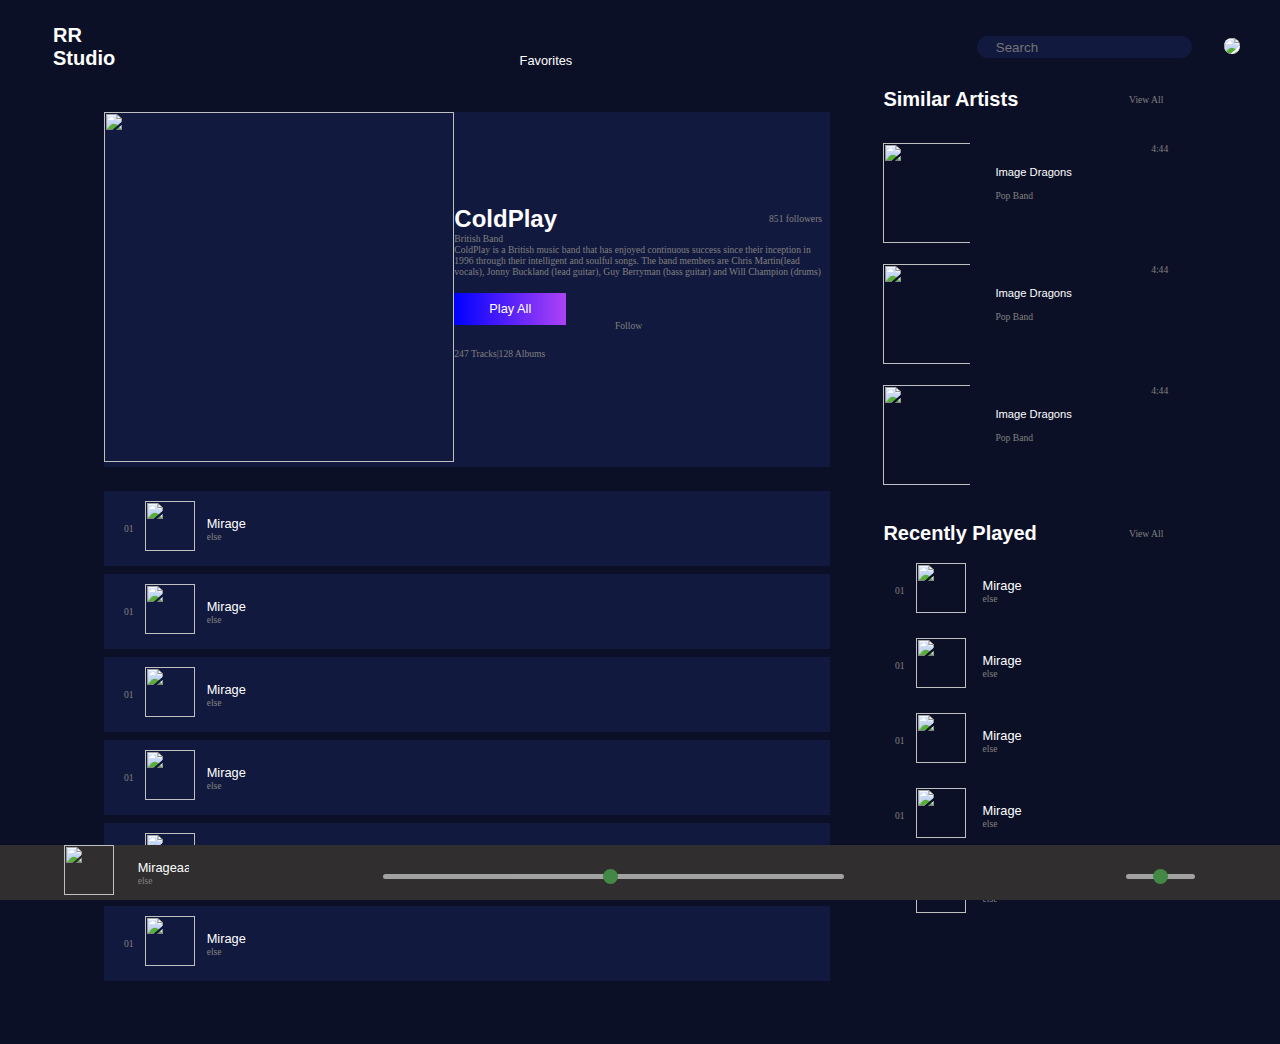
==== html/queue.html @ 833c2f4b "add second page except box shadow" ====
<!DOCTYPE html>
<html>

<head>
<title>Music Player</title>
<link rel="stylesheet" href="../style-sheets/style.css" />
<link rel="stylesheet"
	href="https://use.fontawesome.com/releases/v5.5.0/css/all.css"
	integrity="sha384-B4dIYHKNBt8Bc12p+WXckhzcICo0wtJAoU8YZTY5qE0Id1GSseTk6S+L3BlXeVIU"
	crossorigin="anonymous">
<meta name="viewport" content="width=device-width, initial-scale=1">
</head>

<body>
	<!-- Navigation Bar -->
	<nav>
		<div class="inner-nav flex-center-center">
			<!-- Navigation Left -->
			<div class="flex-center">

				<!-- Logo and Title -->
				<div class="logo-title">

					<!-- Logo -->
					<div class="left-margin-half align">
						<i class="fab fa-soundcloud logo-size"></i>
					</div>

					<!-- Title -->
					<div class="section-title main-title align">
						RR <br /> Studio
					</div>
				</div>
			</div>

			<!-- Navigation Center -->
			<div class="center-align">
				<div class="align name-font">Favorites</div>
			</div>

			<!-- Navigation Right -->
			<div class="flex-center-center right-align">

				<!-- Search Box -->
				<div class="search-box flex-center-center">
					<i class="fas fa-search"></i> <input type="text"
						placeholder="Search" /> <i class="fas fa-microphone"></i>
				</div>

				<!-- Notification-icon -->
				<div class="bell-icon align middle-align">
					<i class="fas fa-bell"></i>
				</div>

				<!-- Profile -->
				<div class="profile left-margin-half align">
					<img src="https://via.placeholder.com/70">
				</div>
			</div>
		</div>
	</nav>

	<!-- Main-Content -->
	<div class="main-content">

		<!-- Left Content-->
		<main class="main-alignment main-left">
			<div class="section">
				<div class="current-song flex-center-center">
					<div class="current-song-image">
						<img src="https://i.imgur.com/4GfUZEj.jpg">
					</div>
					<div class="current-song-details">
						<div class="flex-center-center">
							<div class="band-title">ColdPlay</div>
							<div class="time-font right-margin-half">851 followers</div>
						</div>
						<div class="time-font">British Band</div>
						<div class="time-font">ColdPlay is a British music band that
							has enjoyed continuous success since their inception in 1996
							through their intelligent and soulful songs. The band members are
							Chris Martin(lead vocals), Jonny Buckland (lead guitar), Guy
							Berryman (bass guitar) and Will Champion (drums)</div>
						<div></div>
						<div class="flex-center-center button-follow">
							<div>
								<button class="play-button name-font" type="submit">Play
									All</button>
								<div>
									<br>
								</div>
								<div class="time-font">247 Tracks|128 Albums</div>
							</div>
							<div class="time-font">Follow</div>
						</div>
					</div>
				</div>
			</div>
			<div class="song-section">
				<div class="current-song">
					<div class="queue">
						<div class="queue-song inner-section margin-half">
							<div class="align song-image">
								<table>
									<tr>
										<td class="time-font">01</td>
										<td><img src="https://i.imgur.com/4GfUZEj.jpg"></td>
										<td><div class="name-font">
												Mirage
												<div class="time-font">else</div>
											</div></td>
									</tr>
								</table>
							</div>
							<div class="align song-name middle-flex fav-plus">
								<div>
									<i class="far fa-heart"></i>
								</div>
								<div>
									<i class="fas fa-plus"></i>
								</div>
							</div>
						</div>
					</div>
				</div>
			</div>
			<div class="song-section">
				<div class="current-song">
					<div class="queue">
						<div class="queue-song inner-section margin-half">
							<div class="align song-image">
								<table>
									<tr>
										<td class="time-font">01</td>
										<td><img src="https://i.imgur.com/4GfUZEj.jpg"></td>
										<td><div class="name-font">
												Mirage
												<div class="time-font">else</div>
											</div></td>
									</tr>
								</table>
							</div>
							<div class="align song-name middle-flex fav-plus">
								<div>
									<i class="far fa-heart"></i>
								</div>
								<div>
									<i class="fas fa-plus"></i>
								</div>
							</div>
						</div>
					</div>
				</div>
			</div>
			<div class="song-section">
				<div class="current-song">
					<div class="queue">
						<div class="queue-song inner-section margin-half">
							<div class="align song-image">
								<table>
									<tr>
										<td class="time-font">01</td>
										<td><img src="https://i.imgur.com/4GfUZEj.jpg"></td>
										<td><div class="name-font">
												Mirage
												<div class="time-font">else</div>
											</div></td>
									</tr>
								</table>
							</div>
							<div class="align song-name middle-flex fav-plus">
								<div>
									<i class="far fa-heart"></i>
								</div>
								<div>
									<i class="fas fa-plus"></i>
								</div>
							</div>
						</div>
					</div>
				</div>
			</div>
			<div class="song-section">
				<div class="current-song">
					<div class="queue">
						<div class="queue-song inner-section margin-half">
							<div class="align song-image">
								<table>
									<tr>
										<td class="time-font">01</td>
										<td><img src="https://i.imgur.com/4GfUZEj.jpg"></td>
										<td><div class="name-font">
												Mirage
												<div class="time-font">else</div>
											</div></td>
									</tr>
								</table>
							</div>
							<div class="align song-name middle-flex fav-plus">
								<div>
									<i class="far fa-heart"></i>
								</div>
								<div>
									<i class="fas fa-plus"></i>
								</div>
							</div>
						</div>
					</div>
				</div>
			</div>
			<div class="song-section">
				<div class="current-song">
					<div class="queue">
						<div class="queue-song inner-section margin-half">
							<div class="align song-image">
								<table>
									<tr>
										<td class="time-font">01</td>
										<td><img src="https://i.imgur.com/4GfUZEj.jpg"></td>
										<td><div class="name-font">
												Mirage
												<div class="time-font">else</div>
											</div></td>
									</tr>
								</table>
							</div>
							<div class="align song-name middle-flex fav-plus">
								<div>
									<i class="far fa-heart"></i>
								</div>
								<div>
									<i class="fas fa-plus"></i>
								</div>
							</div>
						</div>
					</div>
				</div>
			</div>
			<div class="song-section">
				<div class="current-song">
					<div class="queue">
						<div class="queue-song inner-section margin-half">
							<div class="align song-image">
								<table>
									<tr>
										<td class="time-font">01</td>
										<td><img src="https://i.imgur.com/4GfUZEj.jpg"></td>
										<td><div class="name-font">
												Mirage
												<div class="time-font">else</div>
											</div></td>
									</tr>
								</table>
							</div>
							<div class="align song-name middle-flex fav-plus">
								<div>
									<i class="far fa-heart"></i>
								</div>
								<div>
									<i class="fas fa-plus"></i>
								</div>
							</div>
						</div>
					</div>
				</div>
			</div>
		</main>

		<!-- Right Content -->
		<aside class="main-alignment main-right">
			<div class="similar-artists">
				<div class="middle-flex">
					<div class="section-title">Similar Artists</div>
					<div class="time-font">View All</div>
				</div>
				<div class="queue">
					<div class="release-card similar-card similar-song">
						<div class="card-image">
							<img src="https://i.imgur.com/4GfUZEj.jpg">
						</div>
						<div class="card-details">
							<div>
								<div>
									<br>
								</div>
								<div class="song-name-font">
									Image Dragons<br> <br>
								</div>
								<div class="table-left time-font">Pop Band</div>
							</div>
							<div>
								<div class="time-font" style="text-align: right;">
									<i class="fas fa-ellipsis-h"></i>
								</div>
								<div class="time-font">4:44</div>
							</div>
						</div>
					</div>
					<div class="release-card similar-card similar-song">
						<div class="card-image">
							<img src="https://i.imgur.com/4GfUZEj.jpg">
						</div>
						<div class="card-details">
							<div>
								<div>
									<br>
								</div>
								<div class="song-name-font">
									Image Dragons<br> <br>
								</div>
								<div class="table-left time-font">Pop Band</div>
							</div>
							<div>
								<div class="time-font" style="text-align: right;">
									<i class="fas fa-ellipsis-h"></i>
								</div>
								<div class="time-font">4:44</div>
							</div>
						</div>
					</div>
					<div class="release-card similar-card similar-song">
						<div class="card-image">
							<img src="https://i.imgur.com/4GfUZEj.jpg">
						</div>
						<div class="card-details">
							<div>
								<div>
									<br>
								</div>
								<div class="song-name-font">
									Image Dragons<br> <br>
								</div>
								<div class="table-left time-font">Pop Band</div>
							</div>
							<div>
								<div class="time-font" style="text-align: right;">
									<i class="fas fa-ellipsis-h"></i>
								</div>
								<div class="time-font">4:44</div>
							</div>
						</div>
					</div>
				</div>
			</div>
			<div class="queue">
				<div class="middle-flex">
					<div class="section-title">Recently Played</div>
					<div class="time-font">View All</div>
				</div>
				<div class="queue-song inner-section margin-half">
					<div class="align song-image">
						<table>
							<tr>
								<td class="time-font">01</td>
								<td><img src="https://i.imgur.com/4GfUZEj.jpg"></td>
							</tr>
						</table>
					</div>
					<div class="align song-name middle-flex">
						<div class="name-font">
							Mirage
							<div class="time-font">else</div>
						</div>
						<div>
							<i class="far fa-heart"></i>
						</div>
					</div>
				</div>
				<div class="queue-song inner-section margin-half">
					<div class="align song-image">
						<table>
							<tr>
								<td class="time-font">01</td>
								<td><img src="https://i.imgur.com/4GfUZEj.jpg"></td>
							</tr>
						</table>
					</div>
					<div class="align song-name middle-flex">
						<div class="name-font">
							Mirage
							<div class="time-font">else</div>
						</div>
						<div>
							<i class="far fa-heart"></i>
						</div>
					</div>
				</div>
				<div class="queue-song inner-section margin-half">
					<div class="align song-image">
						<table>
							<tr>
								<td class="time-font">01</td>
								<td><img src="https://i.imgur.com/4GfUZEj.jpg"></td>
							</tr>
						</table>
					</div>
					<div class="align song-name middle-flex">
						<div class="name-font">
							Mirage
							<div class="time-font">else</div>
						</div>
						<div>
							<i class="far fa-heart"></i>
						</div>
					</div>
				</div>
				<div class="queue-song inner-section margin-half">
					<div class="align song-image">
						<table>
							<tr>
								<td class="time-font">01</td>
								<td><img src="https://i.imgur.com/4GfUZEj.jpg"></td>
							</tr>
						</table>
					</div>
					<div class="align song-name middle-flex">
						<div class="name-font">
							Mirage
							<div class="time-font">else</div>
						</div>
						<div>
							<i class="far fa-heart"></i>
						</div>
					</div>
				</div>
				<div class="queue-song inner-section margin-half">
					<div class="align song-image">
						<table>
							<tr>
								<td class="time-font">01</td>
								<td><img src="https://i.imgur.com/4GfUZEj.jpg"></td>
							</tr>
						</table>
					</div>
					<div class="align song-name middle-flex">
						<div class="name-font">
							Mirage
							<div class="time-font">else</div>
						</div>
						<div>
							<i class="far fa-heart"></i>
						</div>
					</div>
				</div>
			</div>
		</aside>
	</div>
	<footer style="height: 10%;">
		<div></div>
	</footer>
	<div class="controller">
		<div class="inner-width inner-section">
			<div class="side-left">
				<div class="image">
					<img src="https://i.imgur.com/4GfUZEj.jpg">
				</div>
				<div class="name-font controller-song">
					Mirageaa
					<div class="time-font">else</div>
				</div>
				<div>
					<i class="far fa-heart"></i>
				</div>
				<div>
					<i class="fas fa-ban"></i>
				</div>
			</div>
			<div class="middle">
				<div class="middle-icons inner-middle">
					<div class="queue-icon">
						<i class="fas fa-volume-up"></i>
					</div>
					<i class="fas fa-random"></i> <i class="fas fa-step-backward"></i>
					<i class="play far fa-pause-circle"></i> <i
						class="fas fa-step-forward"></i> <i class="fas fa-redo"></i>
					<div class="queue-icon">
						<i class="fas fa-stream"></i>
					</div>

				</div>
				<div class="slidecontainer">
					<input type="range" min="1" max="100" value="50" class="slider">
				</div>
			</div>
			<div class="side-right inner-middle">
				<div class="sound-icons inner-middle">
					<i class="fas fa-stream"></i> <i class="fas fa-laptop"></i><i
						class="fas fa-volume-up"></i>
				</div>
				<div class="slidecontainer sound-controller">
					<input type="range" min="1" max="100" value="50" class="slider">
				</div>
				<div>
					<i class="fas fa-window-maximize"></i>
				</div>
			</div>
		</div>
	</div>
</body>

</html>
---- style-sheets/style.css ----
body {
	margin: 0px;
	min-width: 400px;
	overflow: auto;
	color: white;
	font-size: 20px;
	background-color: #0C1027;
	position: relative;
	z-index: -1;
	background-color: #0C1027;
}

/*common*/
.app-name {
	font-size: 1.2rem;
}

.name-font {
	font-family: Arial;
	font-size: 0.8rem;
	font-weight: normal;
}

.song-name-font {
	font-family: Arial;
	font-size: 0.7rem;
	font-weight: normal;
}

.date-font {
	font-family: Lucida Sans Unicode;
	color: grey;
	font-size: 0.8rem;
}

.song-date-font {
	font-family: Lucida Sans Unicode;
	color: grey;
	font-size: 0.5rem;
}

.time-font {
	font-family: Lucida Sans Unicode;
	color: grey;
	font-size: 0.6rem;
}

.main-alignment {
	display: inline-block;
	vertical-align: top;
}

.align {
	display: inline-block;
	vertical-align: middle;
}

.align-vertical {
	display: inline-block;
	vertical-align: top;
}

.left-margin-half {
	margin-left: 0.5rem;
}

.left-margin-full {
	margin-left: 1rem;
}

.right-margin-half {
	margin-right: 0.5rem;
}

.right-margin-full {
	margin-right: 1rem;
}

.margin-half {
	margin: 0.5rem;
}

.margin-full {
	margin: 1rem;
}

.section {
	width: 100%;
	margin: 2rem 0rem;
}

.song-section {
	width: 100%;
	margin: -0.5rem 0rem;
}

.inner-section {
	width: 100%;
	display: flex;
	flex-direction: row;
	justify-content: space-between;
	overflow: auto;
}

.inner-section::-webkit-scrollbar {
	display: none;
}

.flex-center-center {
	display: flex;
	flex-direction: row;
	align-items: center;
	justify-content: space-between;
}

.section-title {
	font-family: Arial;
	font-weight: bolder;
	margin: 0.5rem;
}

.band-title {
	font-family: Arial;
	font-weight: bolder;
	font-size: 1.5rem;
}

.relative {
	position: relative;
}

/*navigation bar*/
nav {
	height: 5rem;
	background-color: #0C1027;
	margin: 0px;
	color: white;
}

.inner-nav {
	padding-top: 1rem;
	margin: auto;
	width: 95%;
	margin: auto;
}

.logo-size {
	color: lightblue;
	font-size: 4rem;
}

.search-box {
	background: #12193E;
	right: 0px;
	border-radius: 1rem;
}

.search-box i {
	padding: 0.5rem;
	font-size: 0.7rem;
}

.search-box input {
	background: #12193E;
	border: 0px;
	padding: 0.2rem;
}

.right-align div {
	margin: 0rem 0.5rem;
}

.center-align {
	margin: 1.5rem 1.5rem 0rem;
}

.profile img {
	background: white;
	border-radius: 50%;
}

/*main-content*/
.main-content {
	width: 90%;
	background-color: #0C1027;
	margin: auto;
}

/* LeftContent*/

/*favourites*/
.main-left {
	width: 70%;
	background-color: #0C1027;
}

.back-image {
	width: 500px;
	height: 200px;
}

.center-image {
	width: 500px;
	height: 300px;
}

.favourites {
	width: 100%;
	padding: 1rem 0rem;
	text-align: center;
}

.center {
	width: 75%;
	opacity: 1;
	z-index: 1;
	box-shadow: 0px 11px 8px -10px #CCC, 0px -11px 8px -10px #0C1027;
}

.left {
	width: 30%;
	z-index: 0;
	margin-right: -20%;
}

.right {
	width: 30%;
	z-index: 0;
	margin-left: -20%;
}

/*Latest Releases*/
.release-card {
	min-width: 45%;
	width: 45%;
	margin: 0.5rem;
	display: flex;
	flex-direction: row;
	justify-content: space-between;
}

.card-details {
	margin: 0rem 0.2rem;
	width: 70%;
	display: flex;
	flex-direction: row;
	justify-content: space-between;
}

.card-image {
	width: 30%;
	max-width: 100%;
}

.card-image img {
	height: 100px;
	width: 100px;
	max-width: 100%;
}

/*Popular artisits*/
.artist img {
	border-radius: 50%;
	height: 125px;
	width: 125px;
}

.artist {
	margin: 0.5rem;
	text-align: center;
}

/*stations*/
.stations-section {
	background: #12193E;
}

.center-flex {
	margin: 1rem;
	display: flex;
	flex-direction: row;
	align-items: center;
	justify-content: center;
	display: flex;
}

.picture img {
	height: 125px;
	width: 125px;
}

.station-list {
	align-items: center;
}

.station img {
	border-radius: 50%;
	height: 100px;
	width: 100px;
}

.station {
	margin: 0.5rem;
	position: relative;
	text-align: center;
}

.center-text {
	position: absolute;
	top: 50%;
	left: 50%;
	transform: translate(-50%, -50%);
}

/*mood list*/
.mood {
	margin: 0.5rem;
	position: relative;
	text-align: center;
	position: relative;
}

.mood img {
	height: 200px;
	width: 300px;
}

/*Right Content*/
.main-right {
	width: 25%;
}

.queue-song {
	width: 90%;
}

.middle-flex {
	display: flex;
	flex-direction: row;
	justify-content: space-between;
	align-items: center;
}

.queue {
	margin: 1rem 0rem;
	display: flex;
	flex-direction: column;
	display: flex;
}

.song-image table td {
	padding: 0rem 0.3rem;
}

.song-image {
	margin: 0rem 0.3rem;
}

.song-image img {
	height: 50px;
	width: 50px;
}

.song-name {
	width: 10rem;
}

.dropbtn {
	background-color: #0C1027;
	color: green;
	font-size: 16px;
	border: none;
	cursor: pointer;
	color: green;
}

.dropdown {
	position: relative;
	display: inline-block;
}

.dropdown-content {
	display: none;
	position: absolute;
	background-color: #f9f9f9;
	min-width: 160px;
	box-shadow: 0px 8px 16px 0px rgba(0, 0, 0, 0.2);
	z-index: 1;
}

.dropdown-content a {
	color: black;
	padding: 12px 16px;
	text-decoration: none;
	display: block;
}

.dropdown-content a:hover {
	background-color: #f1f1f1
}

.dropdown:hover .dropdown-content {
	display: block;
}

.controller {
	height: 12.5%;
	position: sticky;
	left: 0;
	bottom: 0;
	width: 100%;
	background-color: #302e2e;
	color: white;
	z-index: 2;
}

.slidecontainer {
	width: 100%;
}

.slider {
	-webkit-appearance: none;
	width: 100%;
	height: 5px;
	border-radius: 5px;
	background: #d3d3d3;
	outline: none;
	opacity: 0.7;
}

.slider::-webkit-slider-thumb {
	-webkit-appearance: none;
	appearance: none;
	width: 15px;
	height: 15px;
	border-radius: 50%;
	background: #4CAF50;
	cursor: pointer;
}

.inner-width {
	width: 90%;
	margin: auto;
}

.middle {
	width: 40%;
	margin: 1rem 0rem;
}

.inner-middle {
	display: flex;
	flex-direction: row;
	align-items: center;
	justify-content: center;
}

.side-left {
	width: 15%;
	display: flex;
	flex-direction: row;
	align-items: center;
	justify-content: space-between;
}

.side-right {
	width: 20%;
	margin: 1rem 0rem;
}

.sound-icons {
	width: 50%;
}

.sound-icons i {
	margin: 0rem 0.5rem;
}

.sound-controller {
	width: 30%;
	margin: auto;
}

.side-left div img {
	width: 50px;
	height: 50px;
}

.middle-icons {
	width: 50%;
	margin: auto;
}

.middle-icons i {
	margin: 0rem 1rem;
}

.play {
	font-size: 2rem;
}

.controller-song {
	width: 30%;
	overflow: auto;
}

.controller-song::-webkit-scrollbar {
	display: none;
}

.queue-icon {
	display: none;
}

similar-card {
	width: 100%;
}

.similar-card .card-details {
	width: 60%;
}

.similar-song{
	width: 100%;
}

/*current-song-details*/
.current-song-image img {
	height: 350px;
	width: 350px;
}

.current-song {
	width: 90%;
	margin: auto;
	background: #12193E;
}

.current-song-details {
	width: 55%;
}

.play-button {
	background-image: linear-gradient(to right, blue, #ad42f5);
	border: none;
}

.button-follow {
	width: 50%;
	margin: 1rem 0rem;
}

.button-follow button {
	width: 7rem;
	height: 2rem;
	color: white;
}

.fav-plus {
	width: 10%;
}

/*responsive*/
@media only screen and (max-width: 1100px) {
	body {
		font-size: 15px;
	}
	.center-align {
		display: none;
	}
	.logo-size {
		font-size: 3rem;
	}
	.app-name {
		display: none;
	}
	.profile {
		display: none;
	}
	.main-left {
		width: 100%;
	}
	.main-right {
		display: none;
	}
	.side-left {
		width: 25%;
	}
	.side-right {
		width: 25%;
	}
	.current-song-image img {
		height: 250px;
		width: 250px;
	}
}

@media only screen and (max-width: 750px) {
	body {
		font-size: 15px;
	}
	.center-align {
		display: none;
	}
	.logo-size {
		font-size: 3rem;
	}
	.main-title {
		display: none;
	}
	.app-name {
		display: none;
	}
	.profile {
		display: none;
	}
	.main-left {
		width: 100%;
	}
	.main-right {
		display: none;
	}
	.side-left {
		display: none;
	}
	.side-right {
		display: none;
	}
	.middle {
		width: 100%;
		margin: 0.2rem 0rem;
	}
	.queue-icon {
		display: inline;
	}
	.release-card img {
		height: 75px;
	}
	.current-song-details {
		width: 100%;
	}
	.date-font {
		display: none;
	}
	.mood img {
		height: 100px;
		width: 150px;
	}
	.current-song-image img {
		height: 150px;
		width: 100%;
	}
	.current-song {
		flex-wrap: wrap;
	}
	.button-follow {
		width: 95%;
		margin: 1rem 0.5rem;
	}
	.fav-plus {
		width: 20%;
	}
}
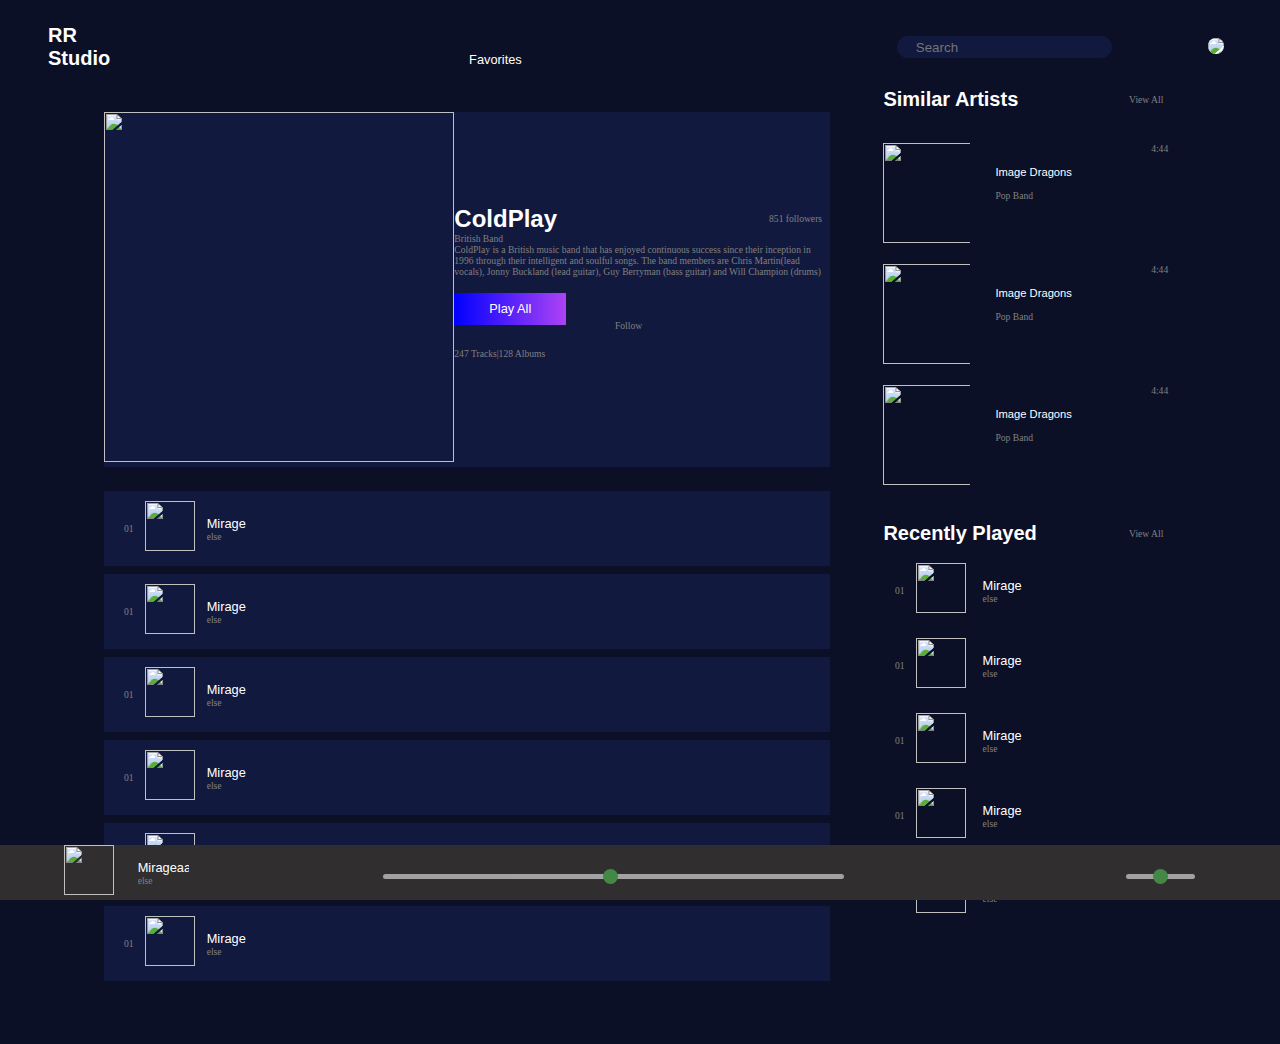
==== commit 6c64721d: "some changes" ====
--- a/html/queue.html
+++ b/html/queue.html
@@ -14,32 +14,28 @@
 <body>
 	<!-- Navigation Bar -->
 	<nav>
-		<div class="inner-nav flex-center-center">
+		<div class="inner-nav flex-row flex-align-center flex-justify-space">
 			<!-- Navigation Left -->
-			<div class="flex-center">
-
-				<!-- Logo and Title -->
-				<div class="logo-title">
-
-					<!-- Logo -->
-					<div class="left-margin-half align">
-						<i class="fab fa-soundcloud logo-size"></i>
-					</div>
-
-					<!-- Title -->
-					<div class="section-title main-title align">
-						RR <br /> Studio
-					</div>
+			<div class="flex-row flex-align-center flex-jusitfy-space">
+				<!-- Logo -->
+				<div class="left-margin-half">
+					<i class="fab fa-soundcloud logo-size"></i>
+				</div>
+
+				<!-- Title -->
+				<div class="section-title main-title">
+					RR <br /> Studio
 				</div>
 			</div>
 
 			<!-- Navigation Center -->
 			<div class="center-align">
-				<div class="align name-font">Favorites</div>
+				<div class="name-font">Favorites</div>
 			</div>
 
 			<!-- Navigation Right -->
-			<div class="flex-center-center right-align">
+			<div
+				class="flex-row flex-align-center flex-justify-space right-align">
 
 				<!-- Search Box -->
 				<div class="search-box flex-center-center">
--- a/style-sheets/style.css
+++ b/style-sheets/style.css
@@ -11,6 +11,8 @@
 }
 
 /*common*/
+
+/*font-sizes and names*/
 .app-name {
 	font-size: 1.2rem;
 }
@@ -45,80 +47,89 @@
 	font-size: 0.6rem;
 }
 
-.main-alignment {
-	display: inline-block;
-	vertical-align: top;
-}
-
-.align {
-	display: inline-block;
-	vertical-align: middle;
-}
-
-.align-vertical {
-	display: inline-block;
-	vertical-align: top;
-}
-
-.left-margin-half {
-	margin-left: 0.5rem;
-}
-
-.left-margin-full {
-	margin-left: 1rem;
-}
-
-.right-margin-half {
-	margin-right: 0.5rem;
-}
-
-.right-margin-full {
-	margin-right: 1rem;
-}
-
-.margin-half {
-	margin: 0.5rem;
-}
-
-.margin-full {
-	margin: 1rem;
-}
-
-.section {
-	width: 100%;
-	margin: 2rem 0rem;
-}
-
-.song-section {
-	width: 100%;
-	margin: -0.5rem 0rem;
-}
-
-.inner-section {
-	width: 100%;
-	display: flex;
-	flex-direction: row;
-	justify-content: space-between;
-	overflow: auto;
-}
-
-.inner-section::-webkit-scrollbar {
-	display: none;
-}
-
-.flex-center-center {
-	display: flex;
-	flex-direction: row;
-	align-items: center;
-	justify-content: space-between;
-}
-
 .section-title {
 	font-family: Arial;
 	font-weight: bolder;
 	margin: 0.5rem;
 }
 
+/*alignments*/
+
+.main-alignment {
+	display: inline-block;
+	vertical-align: top;
+}
+
+.align {
+	display: inline-block;
+	vertical-align: middle;
+}
+
+.align-vertical {
+	display: inline-block;
+	vertical-align: top;
+}
+
+/*margins*/
+.left-margin-half {
+	margin-left: 0.5rem;
+}
+
+.left-margin-full {
+	margin-left: 1rem;
+}
+
+.right-margin-half {
+	margin-right: 0.5rem;
+}
+
+.right-margin-full {
+	margin-right: 1rem;
+}
+
+.margin-half {
+	margin: 0.5rem;
+}
+
+.margin-full {
+	margin: 1rem;
+}
+
+.section {
+	width: 100%;
+	margin: 2rem 0rem;
+}
+
+.song-section {
+	width: 100%;
+	margin: -0.5rem 0rem;
+}
+
+.inner-section {
+	width: 100%;
+	display: flex;
+	flex-direction: row;
+	justify-content: space-between;
+	overflow: auto;
+}
+
+.flex-row-space{
+	display: flex;
+	flex-direction: row;
+	justify-content: space-between;
+}
+
+.inner-section::-webkit-scrollbar {
+	display: none;
+}
+
+.flex-center-center {
+	display: flex;
+	flex-direction: row;
+	align-items: center;
+	justify-content: space-between;
+}
+
 .band-title {
 	font-family: Arial;
 	font-weight: bolder;
@@ -128,6 +139,30 @@
 .relative {
 	position: relative;
 }
+
+/*flex*/
+.flex-row{
+	display: flex;
+	flex-direction: row;
+}
+
+.flex-col{
+	display: flex;
+	flex-direction: column;
+}
+
+.flex-align-center{
+	align-items: center;
+}
+
+.flex-justify-space{
+	justify-content: space-between;
+}
+
+.flex-justify-center{
+	justify-content: center;
+}
+
 
 /*navigation bar*/
 nav {
@@ -167,7 +202,7 @@
 }
 
 .right-align div {
-	margin: 0rem 0.5rem;
+	margin: 0rem 1.5rem;
 }
 
 .center-align {
@@ -281,7 +316,6 @@
 	flex-direction: row;
 	align-items: center;
 	justify-content: center;
-	display: flex;
 }
 
 .picture img {
@@ -605,9 +639,11 @@
 	.logo-size {
 		font-size: 3rem;
 	}
+	
 	.main-title {
 		display: none;
 	}
+	
 	.app-name {
 		display: none;
 	}
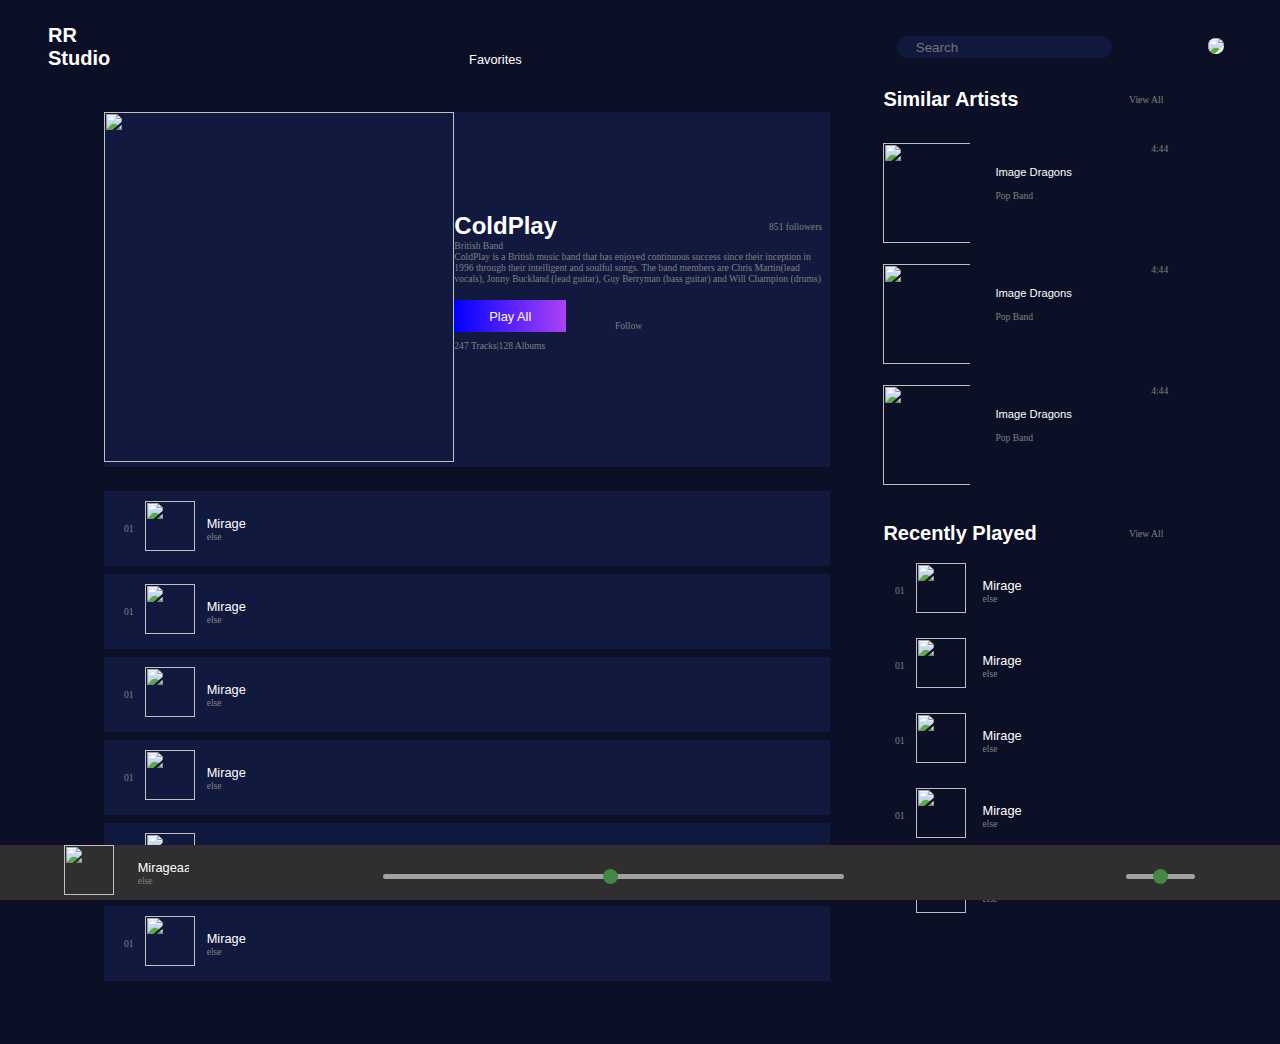
==== commit 3bde6511: "some changes" ====
--- a/html/queue.html
+++ b/html/queue.html
@@ -82,10 +82,8 @@
 							<div>
 								<button class="play-button name-font" type="submit">Play
 									All</button>
-								<div>
-									<br>
-								</div>
-								<div class="time-font">247 Tracks|128 Albums</div>
+								<div></div>
+								<div class="time-font" style="margin-top: 0.5rem;">247 Tracks|128 Albums</div>
 							</div>
 							<div class="time-font">Follow</div>
 						</div>
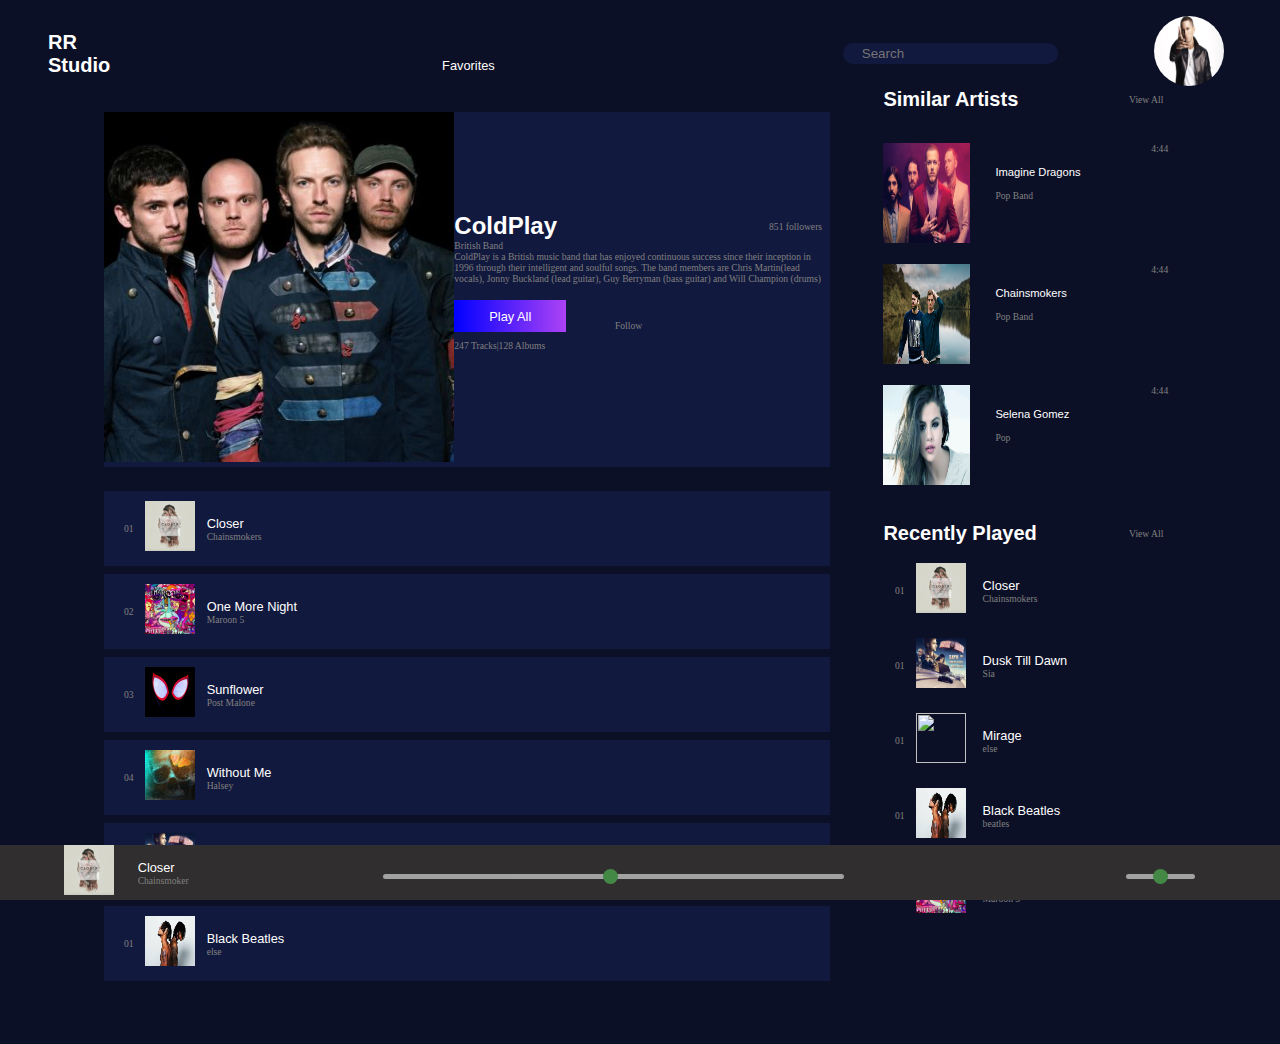
==== commit 106ddfa1: "add images" ====
--- a/html/queue.html
+++ b/html/queue.html
@@ -50,7 +50,7 @@
 
 				<!-- Profile -->
 				<div class="profile left-margin-half align">
-					<img src="https://via.placeholder.com/70">
+					<img src="../images/eminem.jpg">
 				</div>
 			</div>
 		</div>
@@ -64,7 +64,7 @@
 			<div class="section">
 				<div class="current-song flex-center-center">
 					<div class="current-song-image">
-						<img src="https://i.imgur.com/4GfUZEj.jpg">
+						<img src="../images/coldplay.jpg">
 					</div>
 					<div class="current-song-details">
 						<div class="flex-center-center">
@@ -98,10 +98,122 @@
 								<table>
 									<tr>
 										<td class="time-font">01</td>
-										<td><img src="https://i.imgur.com/4GfUZEj.jpg"></td>
-										<td><div class="name-font">
-												Mirage
-												<div class="time-font">else</div>
+										<td><img src="../images/closer.png"></td>
+										<td><div class="name-font">
+												Closer
+												<div class="time-font">Chainsmokers</div>
+											</div></td>
+									</tr>
+								</table>
+							</div>
+							<div class="align song-name middle-flex fav-plus">
+								<div>
+									<i class="far fa-heart"></i>
+								</div>
+								<div>
+									<i class="fas fa-plus"></i>
+								</div>
+							</div>
+						</div>
+					</div>
+				</div>
+			</div>
+			<div class="song-section">
+				<div class="current-song">
+					<div class="queue">
+						<div class="queue-song inner-section margin-half">
+							<div class="align song-image">
+								<table>
+									<tr>
+										<td class="time-font">02</td>
+										<td><img src="../images/one-more-night.png"></td>
+										<td><div class="name-font">
+												One More Night
+												<div class="time-font">Maroon 5</div>
+											</div></td>
+									</tr>
+								</table>
+							</div>
+							<div class="align song-name middle-flex fav-plus">
+								<div>
+									<i class="far fa-heart"></i>
+								</div>
+								<div>
+									<i class="fas fa-plus"></i>
+								</div>
+							</div>
+						</div>
+					</div>
+				</div>
+			</div>
+			<div class="song-section">
+				<div class="current-song">
+					<div class="queue">
+						<div class="queue-song inner-section margin-half">
+							<div class="align song-image">
+								<table>
+									<tr>
+										<td class="time-font">03</td>
+										<td><img src="../images/sunflower.png"></td>
+										<td><div class="name-font">
+												Sunflower
+												<div class="time-font">Post Malone</div>
+											</div></td>
+									</tr>
+								</table>
+							</div>
+							<div class="align song-name middle-flex fav-plus">
+								<div>
+									<i class="far fa-heart"></i>
+								</div>
+								<div>
+									<i class="fas fa-plus"></i>
+								</div>
+							</div>
+						</div>
+					</div>
+				</div>
+			</div>
+			<div class="song-section">
+				<div class="current-song">
+					<div class="queue">
+						<div class="queue-song inner-section margin-half">
+							<div class="align song-image">
+								<table>
+									<tr>
+										<td class="time-font">04</td>
+										<td><img src="../images/without-me.png"></td>
+										<td><div class="name-font">
+												Without Me
+												<div class="time-font">Halsey</div>
+											</div></td>
+									</tr>
+								</table>
+							</div>
+							<div class="align song-name middle-flex fav-plus">
+								<div>
+									<i class="far fa-heart"></i>
+								</div>
+								<div>
+									<i class="fas fa-plus"></i>
+								</div>
+							</div>
+						</div>
+					</div>
+				</div>
+			</div>
+			<div class="song-section">
+				<div class="current-song">
+					<div class="queue">
+						<div class="queue-song inner-section margin-half">
+							<div class="align song-image">
+								<table>
+									<tr>
+										<td class="time-font">05</td>
+										<td><img src="../images/dusk-till-dawn.jpg"></td>
+										<td><div class="name-font">
+												Dusk Till Dawn
+												<div class="time-font">Sia</div>
 											</div></td>
 									</tr>
 								</table>
@@ -126,121 +238,9 @@
 								<table>
 									<tr>
 										<td class="time-font">01</td>
-										<td><img src="https://i.imgur.com/4GfUZEj.jpg"></td>
-										<td><div class="name-font">
-												Mirage
-												<div class="time-font">else</div>
-											</div></td>
-									</tr>
-								</table>
-							</div>
-							<div class="align song-name middle-flex fav-plus">
-								<div>
-									<i class="far fa-heart"></i>
-								</div>
-								<div>
-									<i class="fas fa-plus"></i>
-								</div>
-							</div>
-						</div>
-					</div>
-				</div>
-			</div>
-			<div class="song-section">
-				<div class="current-song">
-					<div class="queue">
-						<div class="queue-song inner-section margin-half">
-							<div class="align song-image">
-								<table>
-									<tr>
-										<td class="time-font">01</td>
-										<td><img src="https://i.imgur.com/4GfUZEj.jpg"></td>
-										<td><div class="name-font">
-												Mirage
-												<div class="time-font">else</div>
-											</div></td>
-									</tr>
-								</table>
-							</div>
-							<div class="align song-name middle-flex fav-plus">
-								<div>
-									<i class="far fa-heart"></i>
-								</div>
-								<div>
-									<i class="fas fa-plus"></i>
-								</div>
-							</div>
-						</div>
-					</div>
-				</div>
-			</div>
-			<div class="song-section">
-				<div class="current-song">
-					<div class="queue">
-						<div class="queue-song inner-section margin-half">
-							<div class="align song-image">
-								<table>
-									<tr>
-										<td class="time-font">01</td>
-										<td><img src="https://i.imgur.com/4GfUZEj.jpg"></td>
-										<td><div class="name-font">
-												Mirage
-												<div class="time-font">else</div>
-											</div></td>
-									</tr>
-								</table>
-							</div>
-							<div class="align song-name middle-flex fav-plus">
-								<div>
-									<i class="far fa-heart"></i>
-								</div>
-								<div>
-									<i class="fas fa-plus"></i>
-								</div>
-							</div>
-						</div>
-					</div>
-				</div>
-			</div>
-			<div class="song-section">
-				<div class="current-song">
-					<div class="queue">
-						<div class="queue-song inner-section margin-half">
-							<div class="align song-image">
-								<table>
-									<tr>
-										<td class="time-font">01</td>
-										<td><img src="https://i.imgur.com/4GfUZEj.jpg"></td>
-										<td><div class="name-font">
-												Mirage
-												<div class="time-font">else</div>
-											</div></td>
-									</tr>
-								</table>
-							</div>
-							<div class="align song-name middle-flex fav-plus">
-								<div>
-									<i class="far fa-heart"></i>
-								</div>
-								<div>
-									<i class="fas fa-plus"></i>
-								</div>
-							</div>
-						</div>
-					</div>
-				</div>
-			</div>
-			<div class="song-section">
-				<div class="current-song">
-					<div class="queue">
-						<div class="queue-song inner-section margin-half">
-							<div class="align song-image">
-								<table>
-									<tr>
-										<td class="time-font">01</td>
-										<td><img src="https://i.imgur.com/4GfUZEj.jpg"></td>
-										<td><div class="name-font">
-												Mirage
+										<td><img src="../images/black-beatles.jpg"></td>
+										<td><div class="name-font">
+												Black Beatles
 												<div class="time-font">else</div>
 											</div></td>
 									</tr>
@@ -270,7 +270,7 @@
 				<div class="queue">
 					<div class="release-card similar-card similar-song">
 						<div class="card-image">
-							<img src="https://i.imgur.com/4GfUZEj.jpg">
+							<img src="../images/imagine-dragons.jpg">
 						</div>
 						<div class="card-details">
 							<div>
@@ -278,7 +278,7 @@
 									<br>
 								</div>
 								<div class="song-name-font">
-									Image Dragons<br> <br>
+									Imagine Dragons<br> <br>
 								</div>
 								<div class="table-left time-font">Pop Band</div>
 							</div>
@@ -292,7 +292,7 @@
 					</div>
 					<div class="release-card similar-card similar-song">
 						<div class="card-image">
-							<img src="https://i.imgur.com/4GfUZEj.jpg">
+							<img src="../images/chainsmokers.jpg">
 						</div>
 						<div class="card-details">
 							<div>
@@ -300,7 +300,7 @@
 									<br>
 								</div>
 								<div class="song-name-font">
-									Image Dragons<br> <br>
+									Chainsmokers<br> <br>
 								</div>
 								<div class="table-left time-font">Pop Band</div>
 							</div>
@@ -314,7 +314,7 @@
 					</div>
 					<div class="release-card similar-card similar-song">
 						<div class="card-image">
-							<img src="https://i.imgur.com/4GfUZEj.jpg">
+							<img src="../images/selena-gomez.jpg">
 						</div>
 						<div class="card-details">
 							<div>
@@ -322,9 +322,9 @@
 									<br>
 								</div>
 								<div class="song-name-font">
-									Image Dragons<br> <br>
-								</div>
-								<div class="table-left time-font">Pop Band</div>
+									Selena Gomez<br> <br>
+								</div>
+								<div class="table-left time-font">Pop</div>
 							</div>
 							<div>
 								<div class="time-font" style="text-align: right;">
@@ -340,6 +340,44 @@
 				<div class="middle-flex">
 					<div class="section-title">Recently Played</div>
 					<div class="time-font">View All</div>
+				</div>
+				<div class="queue-song inner-section margin-half">
+					<div class="align song-image">
+						<table>
+							<tr>
+								<td class="time-font">01</td>
+								<td><img src="../images/closer.png"></td>
+							</tr>
+						</table>
+					</div>
+					<div class="align song-name middle-flex">
+						<div class="name-font">
+							Closer
+							<div class="time-font">Chainsmokers</div>
+						</div>
+						<div>
+							<i class="far fa-heart"></i>
+						</div>
+					</div>
+				</div>
+				<div class="queue-song inner-section margin-half">
+					<div class="align song-image">
+						<table>
+							<tr>
+								<td class="time-font">01</td>
+								<td><img src="../images/dusk-till-dawn.jpg"></td>
+							</tr>
+						</table>
+					</div>
+					<div class="align song-name middle-flex">
+						<div class="name-font">
+							Dusk Till Dawn
+							<div class="time-font">Sia</div>
+						</div>
+						<div>
+							<i class="far fa-heart"></i>
+						</div>
+					</div>
 				</div>
 				<div class="queue-song inner-section margin-half">
 					<div class="align song-image">
@@ -365,14 +403,14 @@
 						<table>
 							<tr>
 								<td class="time-font">01</td>
-								<td><img src="https://i.imgur.com/4GfUZEj.jpg"></td>
+								<td><img src="../images/black-beatles.jpg"></td>
 							</tr>
 						</table>
 					</div>
 					<div class="align song-name middle-flex">
 						<div class="name-font">
-							Mirage
-							<div class="time-font">else</div>
+							Black Beatles
+							<div class="time-font">beatles</div>
 						</div>
 						<div>
 							<i class="far fa-heart"></i>
@@ -384,52 +422,14 @@
 						<table>
 							<tr>
 								<td class="time-font">01</td>
-								<td><img src="https://i.imgur.com/4GfUZEj.jpg"></td>
+								<td><img src="../images/one-more-night.png"></td>
 							</tr>
 						</table>
 					</div>
 					<div class="align song-name middle-flex">
 						<div class="name-font">
-							Mirage
-							<div class="time-font">else</div>
-						</div>
-						<div>
-							<i class="far fa-heart"></i>
-						</div>
-					</div>
-				</div>
-				<div class="queue-song inner-section margin-half">
-					<div class="align song-image">
-						<table>
-							<tr>
-								<td class="time-font">01</td>
-								<td><img src="https://i.imgur.com/4GfUZEj.jpg"></td>
-							</tr>
-						</table>
-					</div>
-					<div class="align song-name middle-flex">
-						<div class="name-font">
-							Mirage
-							<div class="time-font">else</div>
-						</div>
-						<div>
-							<i class="far fa-heart"></i>
-						</div>
-					</div>
-				</div>
-				<div class="queue-song inner-section margin-half">
-					<div class="align song-image">
-						<table>
-							<tr>
-								<td class="time-font">01</td>
-								<td><img src="https://i.imgur.com/4GfUZEj.jpg"></td>
-							</tr>
-						</table>
-					</div>
-					<div class="align song-name middle-flex">
-						<div class="name-font">
-							Mirage
-							<div class="time-font">else</div>
+							One more Night
+							<div class="time-font">Maroon 5</div>
 						</div>
 						<div>
 							<i class="far fa-heart"></i>
@@ -446,11 +446,11 @@
 		<div class="inner-width inner-section">
 			<div class="side-left">
 				<div class="image">
-					<img src="https://i.imgur.com/4GfUZEj.jpg">
+					<img src="../images/closer.png">
 				</div>
 				<div class="name-font controller-song">
-					Mirageaa
-					<div class="time-font">else</div>
+					Closer
+					<div class="time-font">Chainsmokers</div>
 				</div>
 				<div>
 					<i class="far fa-heart"></i>
--- a/style-sheets/style.css
+++ b/style-sheets/style.css
@@ -1,3 +1,4 @@
+/*body style*/
 body {
 	margin: 0px;
 	min-width: 400px;
@@ -29,6 +30,7 @@
 	font-weight: normal;
 }
 
+
 .date-font {
 	font-family: Lucida Sans Unicode;
 	color: grey;
@@ -51,6 +53,12 @@
 	font-family: Arial;
 	font-weight: bolder;
 	margin: 0.5rem;
+}
+
+.profile img{
+	height: 70px;
+	width: 70px;
+	border-radius: 50%;
 }
 
 /*alignments*/
@@ -229,21 +237,12 @@
 	background-color: #0C1027;
 }
 
-.back-image {
-	width: 500px;
-	height: 200px;
-}
-
-.center-image {
-	width: 500px;
-	height: 300px;
-}
-
 .favourites {
 	width: 100%;
 	padding: 1rem 0rem;
 	text-align: center;
 }
+
 
 .center {
 	width: 75%;
@@ -318,11 +317,6 @@
 	justify-content: center;
 }
 
-.picture img {
-	height: 125px;
-	width: 125px;
-}
-
 .station-list {
 	align-items: center;
 }
@@ -331,6 +325,12 @@
 	border-radius: 50%;
 	height: 100px;
 	width: 100px;
+}
+
+.picture img {
+	height: 125px;
+	width: 125px;
+	border-radius: 0px;
 }
 
 .station {
@@ -359,6 +359,12 @@
 	width: 300px;
 }
 
+/*Latest English*/
+
+.song img{
+ 	height: 140px;
+ 	width: 140px;
+}
 /*Right Content*/
 .main-right {
 	width: 25%;
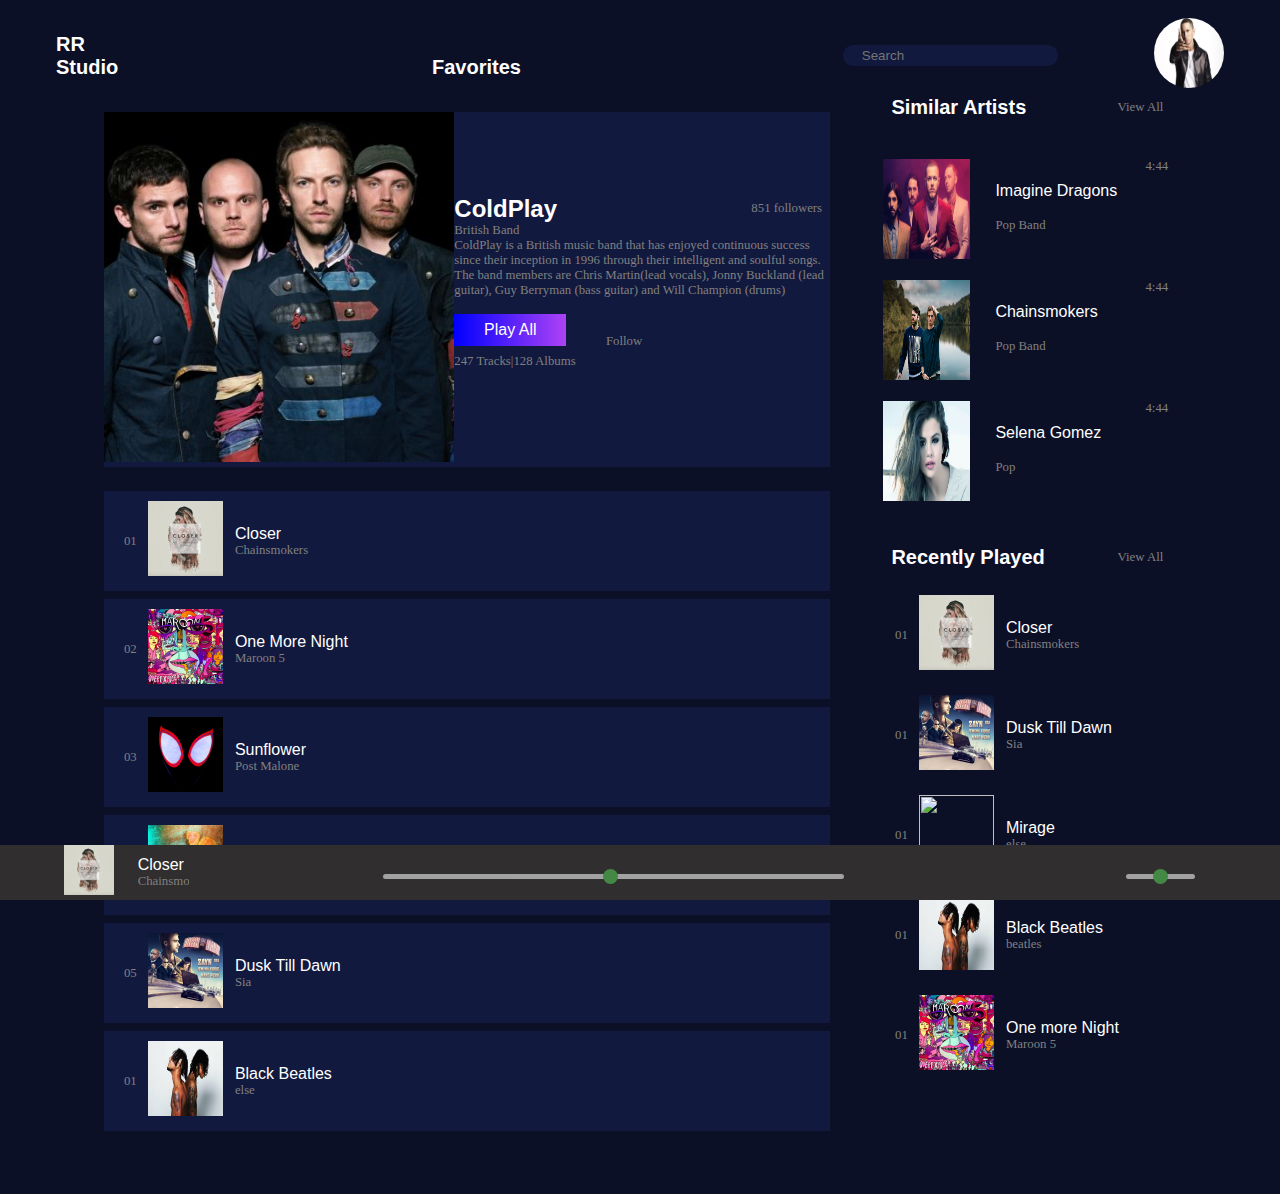
==== commit e53eb4e0: "add changes for chrome" ====
--- a/html/queue.html
+++ b/html/queue.html
@@ -2,7 +2,7 @@
 <html>
 
 <head>
-<title>Music Player</title>
+<title>Queue </title>
 <link rel="stylesheet" href="../style-sheets/style.css" />
 <link rel="stylesheet"
 	href="https://use.fontawesome.com/releases/v5.5.0/css/all.css"
@@ -30,7 +30,7 @@
 
 			<!-- Navigation Center -->
 			<div class="center-align">
-				<div class="name-font">Favorites</div>
+				<div class="section-title">Favorites</div>
 			</div>
 
 			<!-- Navigation Right -->
--- a/style-sheets/style.css
+++ b/style-sheets/style.css
@@ -20,13 +20,13 @@
 
 .name-font {
 	font-family: Arial;
-	font-size: 0.8rem;
+	font-size: 1rem;
 	font-weight: normal;
 }
 
 .song-name-font {
 	font-family: Arial;
-	font-size: 0.7rem;
+	font-size: 1rem;
 	font-weight: normal;
 }
 
@@ -34,25 +34,25 @@
 .date-font {
 	font-family: Lucida Sans Unicode;
 	color: grey;
-	font-size: 0.8rem;
+	font-size: 1rem;
 }
 
 .song-date-font {
 	font-family: Lucida Sans Unicode;
 	color: grey;
-	font-size: 0.5rem;
+	font-size: 0.8rem;
 }
 
 .time-font {
 	font-family: Lucida Sans Unicode;
 	color: grey;
-	font-size: 0.6rem;
+	font-size: 0.8rem;
 }
 
 .section-title {
 	font-family: Arial;
 	font-weight: bolder;
-	margin: 0.5rem;
+	margin: 1rem;
 }
 
 .profile img{
@@ -325,6 +325,7 @@
 	border-radius: 50%;
 	height: 100px;
 	width: 100px;
+	opacity: 0.5;
 }
 
 .picture img {
@@ -357,8 +358,12 @@
 .mood img {
 	height: 200px;
 	width: 300px;
-}
-
+	opacity: 0.5;
+}
+
+.mood .name-font{
+	font-size: 1.5rem;
+}
 /*Latest English*/
 
 .song img{
@@ -397,8 +402,8 @@
 }
 
 .song-image img {
-	height: 50px;
-	width: 50px;
+	height: 75px;
+	width: 75px;
 }
 
 .song-name {
